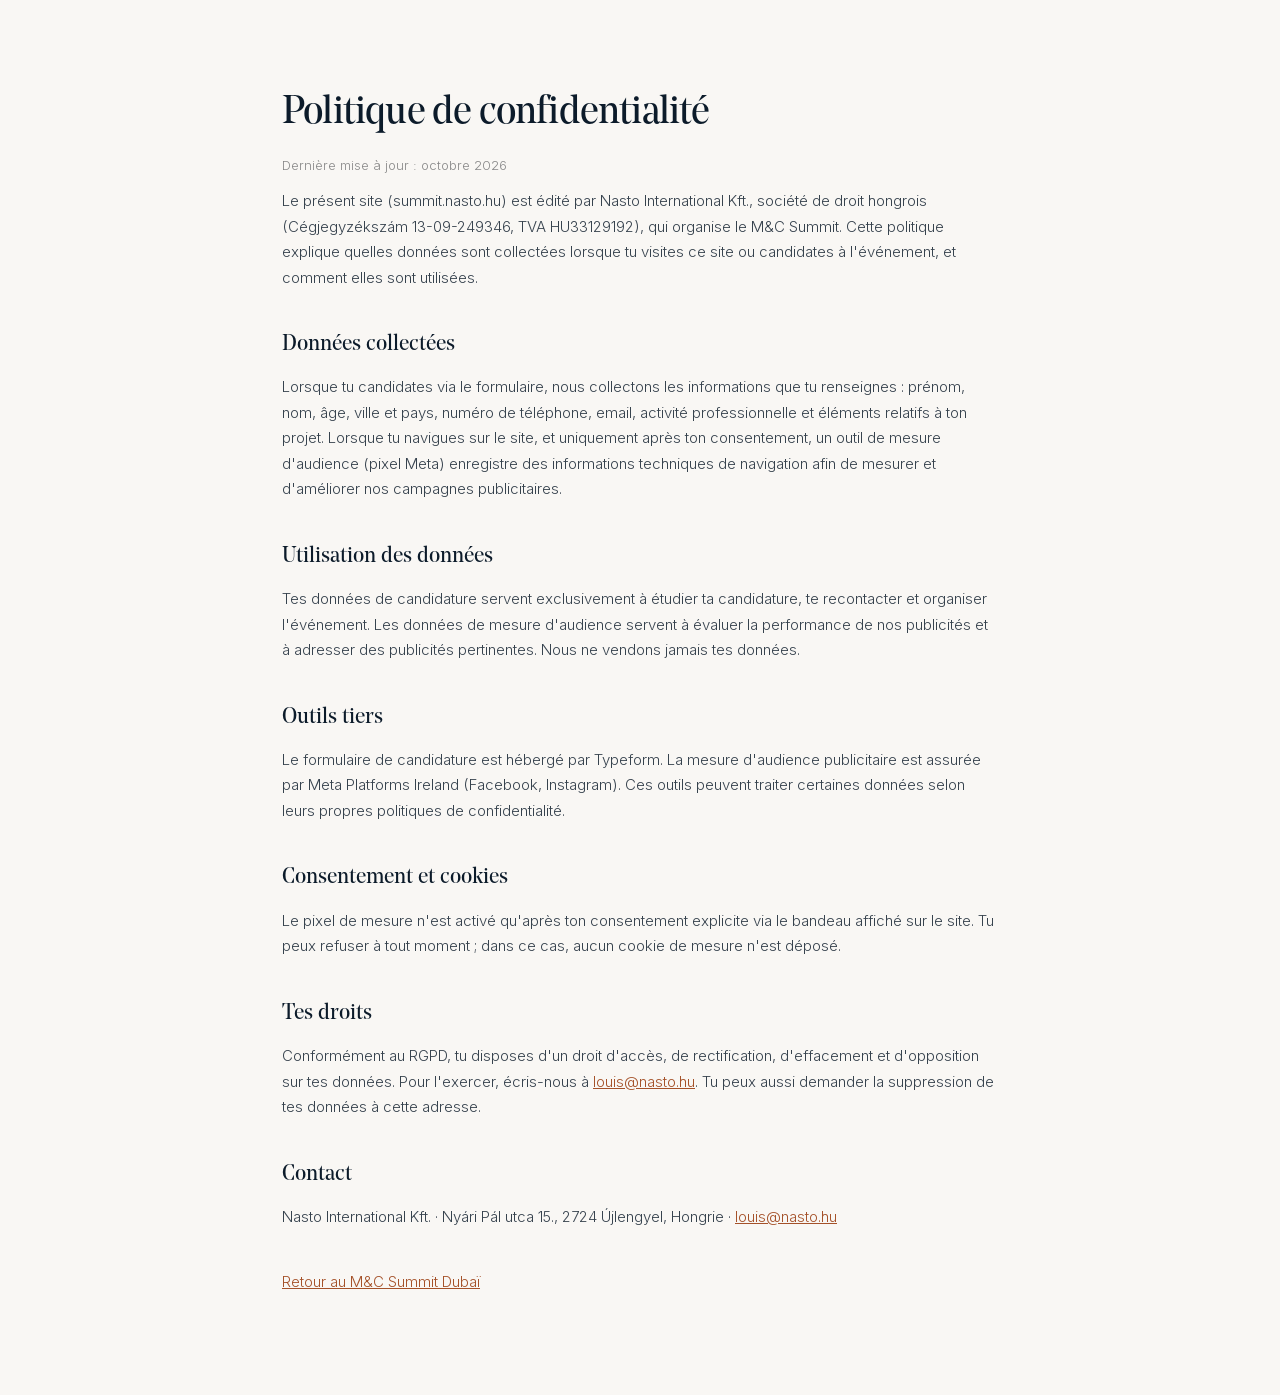
==== privacy/index.html @ df4433bd "Ajout page politique de confidentialite (requise pour passer l'app Meta en Live) Co-Authored-By: Cla" ====
<!DOCTYPE html>
<html lang="fr">
<head>
<meta charset="utf-8">
<meta name="viewport" content="width=device-width, initial-scale=1">
<title>Politique de confidentialité · Nasto International Kft</title>
<meta name="robots" content="noindex">
<link rel="stylesheet" href="/assets/styles.css?v=8">
<style>
@font-face{font-family:'Noe Display';src:url('/fonts/NoeDisplay-Regular.woff2') format('woff2');font-weight:400;font-style:normal;font-display:swap}
@font-face{font-family:'Inter';src:url('/assets/fonts/inter-latin.woff2') format('woff2');font-weight:100 900;font-style:normal;font-display:swap}
body{background:var(--stone)}
.legal{max-width:760px;margin:0 auto;padding:80px 22px 100px}
.legal h1{font-family:'Noe Display',Georgia,serif;font-weight:400;font-size:clamp(28px,5vw,40px);letter-spacing:-.02em}
.legal h2{font-family:'Noe Display',Georgia,serif;font-weight:400;font-size:22px;margin-top:36px}
.legal p,.legal li{font-size:15px;color:rgba(12,27,42,.82);font-weight:300;line-height:1.7;margin-top:12px}
.legal a{color:var(--orange)}
.legal .maj{font-size:13px;color:var(--mute);margin-top:8px}
</style>
</head>
<body>
<div class="legal">
<h1>Politique de confidentialité</h1>
<p class="maj">Dernière mise à jour : octobre 2026</p>

<p>Le présent site (summit.nasto.hu) est édité par Nasto International Kft., société de droit hongrois (Cégjegyzékszám 13-09-249346, TVA HU33129192), qui organise le M&amp;C Summit. Cette politique explique quelles données sont collectées lorsque tu visites ce site ou candidates à l'événement, et comment elles sont utilisées.</p>

<h2>Données collectées</h2>
<p>Lorsque tu candidates via le formulaire, nous collectons les informations que tu renseignes : prénom, nom, âge, ville et pays, numéro de téléphone, email, activité professionnelle et éléments relatifs à ton projet. Lorsque tu navigues sur le site, et uniquement après ton consentement, un outil de mesure d'audience (pixel Meta) enregistre des informations techniques de navigation afin de mesurer et d'améliorer nos campagnes publicitaires.</p>

<h2>Utilisation des données</h2>
<p>Tes données de candidature servent exclusivement à étudier ta candidature, te recontacter et organiser l'événement. Les données de mesure d'audience servent à évaluer la performance de nos publicités et à adresser des publicités pertinentes. Nous ne vendons jamais tes données.</p>

<h2>Outils tiers</h2>
<p>Le formulaire de candidature est hébergé par Typeform. La mesure d'audience publicitaire est assurée par Meta Platforms Ireland (Facebook, Instagram). Ces outils peuvent traiter certaines données selon leurs propres politiques de confidentialité.</p>

<h2>Consentement et cookies</h2>
<p>Le pixel de mesure n'est activé qu'après ton consentement explicite via le bandeau affiché sur le site. Tu peux refuser à tout moment ; dans ce cas, aucun cookie de mesure n'est déposé.</p>

<h2>Tes droits</h2>
<p>Conformément au RGPD, tu disposes d'un droit d'accès, de rectification, d'effacement et d'opposition sur tes données. Pour l'exercer, écris-nous à <a href="mailto:louis@nasto.hu">louis@nasto.hu</a>. Tu peux aussi demander la suppression de tes données à cette adresse.</p>

<h2>Contact</h2>
<p>Nasto International Kft. · Nyári Pál utca 15., 2724 Újlengyel, Hongrie · <a href="mailto:louis@nasto.hu">louis@nasto.hu</a></p>

<p style="margin-top:40px"><a href="/dubai/">Retour au M&amp;C Summit Dubaï</a></p>
</div>
</body>
</html>
---- assets/styles.css ----
/* M&C Summit Dubaï - charte M&C, version minimaliste premium */
:root{
  --navy:#0C1B2A;
  --orange:#A5522A;
  --white:#FFFFFF;
  --stone:#F9F7F4;
  --line:#E5E2DD;
  --ink:#0D0D0D;
  --mute:#888888;
}
*{margin:0;padding:0;box-sizing:border-box}
html{scroll-behavior:smooth}
body{font-family:'Inter',system-ui,-apple-system,sans-serif;color:var(--navy);background:var(--white);line-height:1.65;font-size:16px;-webkit-font-smoothing:antialiased}
img{max-width:100%;display:block}
a{color:inherit}
em{font-style:italic}

.wrap{max-width:1040px;margin:0 auto;padding:0 22px}
@media(min-width:768px){.wrap{padding:0 32px}}

.eyebrow{font-size:11px;font-weight:600;letter-spacing:.28em;text-transform:uppercase;color:var(--mute)}
h2.title{font-family:'Noe Display',Georgia,serif;font-weight:400;font-size:clamp(27px,4.6vw,42px);line-height:1.12;letter-spacing:-.02em;margin-top:16px}
.lead{margin-top:18px;max-width:620px;font-size:clamp(15px,2vw,17px);color:rgba(12,27,42,.72);font-weight:300}
.on-dark .lead,.lead.on-dark{color:rgba(255,255,255,.7)}

section{padding:72px 0}
@media(min-width:768px){section{padding:110px 0}}

/* ---------- Header ---------- */
.topbar{position:fixed;top:0;left:0;right:0;z-index:60;height:58px;background:rgba(12,27,42,.9);backdrop-filter:blur(10px);display:flex;align-items:center}
.topbar .wrap{width:100%;display:flex;align-items:center;justify-content:space-between}
.brand{display:flex;align-items:baseline;gap:10px;color:#fff;text-decoration:none}
.brand .mc{font-family:'Noe Display',Georgia,serif;font-size:21px}
.brand .sub{font-size:9.5px;font-weight:600;letter-spacing:.28em;text-transform:uppercase;color:rgba(255,255,255,.5)}
.topbar .cta-mini{font-size:13px;font-weight:500;color:#fff;border:1px solid rgba(255,255,255,.35);padding:8px 18px;border-radius:999px;text-decoration:none;white-space:nowrap;transition:background .2s}
.topbar .cta-mini:hover{background:rgba(255,255,255,.1)}

/* ---------- Boutons ---------- */
.btn{display:inline-block;background:var(--orange);color:#fff;font-weight:500;font-size:15.5px;padding:17px 36px;border-radius:999px;text-decoration:none;letter-spacing:.01em;text-align:center;transition:opacity .2s}
.btn:hover{opacity:.92}
.btn-ghost{display:inline-block;color:#fff;font-weight:400;font-size:15px;padding:16px 30px;border-radius:999px;border:1px solid rgba(255,255,255,.3);text-decoration:none}
.btn-white{display:inline-block;background:#fff;color:var(--navy);font-weight:600;font-size:15.5px;padding:17px 36px;border-radius:999px;text-decoration:none;letter-spacing:.01em;text-align:center;transition:opacity .2s}
.btn-white:hover{opacity:.9}

/* ---------- Hero ---------- */
.hero{position:relative;min-height:94svh;display:flex;align-items:flex-end;background:var(--navy);padding:0}
.hero-bg{position:absolute;inset:0;overflow:hidden}
.hero-bg img{width:100%;height:100%;object-fit:cover;object-position:center 55%}
.hero-bg::after{content:"";position:absolute;inset:0;background:linear-gradient(180deg,rgba(12,27,42,.5) 0%,rgba(12,27,42,.22) 42%,rgba(12,27,42,.92) 100%)}
.hero-inner{position:relative;z-index:2;width:100%;padding:150px 0 56px;color:#fff}
.hero h1{font-family:'Noe Display',Georgia,serif;font-weight:400;font-size:clamp(36px,6.8vw,66px);line-height:1.06;letter-spacing:-.03em;max-width:740px}
.hero .lead{color:rgba(255,255,255,.78);max-width:540px}
.hero .eyebrow{color:rgba(255,255,255,.65)}
.hero-ctas{margin-top:32px;display:flex;flex-wrap:wrap;gap:14px;align-items:center}
.hero-meta{margin-top:34px;display:flex;flex-wrap:wrap;gap:8px 26px}
.hero-meta span{font-size:13px;font-weight:400;color:rgba(255,255,255,.75);letter-spacing:.02em}

/* ---------- VSL ---------- */
.vsl{background:var(--navy);color:#fff}
.vsl-frame{margin-top:36px;position:relative;border-radius:10px;overflow:hidden;aspect-ratio:16/9;background:#09141f}
.vsl-frame iframe{position:absolute;inset:0;width:100%;height:100%;border:0}

/* ---------- Histoire ---------- */
.story{background:var(--white)}
.story-grid{display:grid;gap:40px;margin-top:44px}
@media(min-width:900px){.story-grid{grid-template-columns:1.1fr .9fr;align-items:start;gap:72px}}
.story-text p{margin-top:18px;color:rgba(12,27,42,.78);font-weight:300}
.story-text p strong{color:var(--navy);font-weight:600}
.story-img{border-radius:10px;overflow:hidden}
.story-img img{width:100%;height:100%;object-fit:cover}
.pull{margin-top:30px;padding-left:22px;border-left:2px solid var(--navy);font-family:'Noe Display',Georgia,serif;font-size:clamp(19px,2.5vw,23px);line-height:1.4;color:var(--navy)}

/* ---------- Stats ---------- */
.stats{background:var(--navy);color:#fff;padding:56px 0}
.stats-grid{display:grid;grid-template-columns:repeat(2,1fr);gap:36px;text-align:center}
@media(min-width:768px){.stats-grid{grid-template-columns:repeat(4,1fr)}}
.stat-num{font-family:'Noe Display',Georgia,serif;font-size:clamp(30px,4.5vw,44px);color:#fff}
.stat-label{margin-top:8px;font-size:12.5px;color:rgba(255,255,255,.55);letter-spacing:.02em}

/* ---------- Boutons centres sous sections ---------- */
.section-cta{margin-top:40px;text-align:center}

/* ---------- Programme (carrousel) ---------- */
.programme{background:var(--stone);overflow:hidden}
.carousel{margin-top:44px;position:relative}
.ptrack{display:flex;gap:18px;overflow-x:auto;scroll-snap-type:x mandatory;-webkit-overflow-scrolling:touch;padding:4px 0 10px;scrollbar-width:none;scroll-padding-left:0}
.ptrack::-webkit-scrollbar{display:none}
.pcard{flex:0 0 85%;scroll-snap-align:start;background:var(--white);border:1px solid var(--line);border-radius:16px;padding:28px}
@media(min-width:720px){.pcard{flex:0 0 46%}}
@media(min-width:1040px){.pcard{flex:0 0 31.5%}}
.pcard .d-tag{font-size:11px;font-weight:600;letter-spacing:.22em;text-transform:uppercase;color:var(--orange)}
.pcard h3{margin-top:12px;font-family:'Noe Display',Georgia,serif;font-weight:400;font-size:21px}
.pcard ul{margin-top:16px;list-style:none}
.pcard li{position:relative;padding-left:20px;margin-top:11px;font-size:14.5px;color:rgba(12,27,42,.78);font-weight:300;line-height:1.5}
.pcard li::before{content:"";position:absolute;left:0;top:10px;width:6px;height:6px;border-radius:50%;background:var(--orange)}
.pcard li em{color:var(--mute);font-style:normal}
.carousel-foot{margin-top:22px;display:flex;align-items:center;justify-content:space-between;gap:16px}
.swipe-hint{font-size:12.5px;letter-spacing:.14em;text-transform:uppercase;color:var(--mute)}
.carousel-nav{display:flex;gap:10px}
.carousel-nav button{width:44px;height:44px;border-radius:50%;border:1px solid var(--line);background:var(--white);color:var(--navy);font-size:18px;cursor:pointer;display:flex;align-items:center;justify-content:center;transition:background .15s}
.carousel-nav button:hover{background:var(--stone)}
.prog-note{margin-top:28px;font-size:13.5px;color:var(--mute)}

/* ---------- Intervenants (bande pleine largeur navy) ---------- */
.guests{background:var(--navy);color:#fff}
.mystere{display:grid;gap:24px}
@media(min-width:900px){.mystere{grid-template-columns:1fr auto;align-items:center;gap:48px}}
.mystere h3{font-family:'Noe Display',Georgia,serif;font-weight:400;font-size:clamp(24px,3.4vw,34px);line-height:1.15;letter-spacing:-.01em}
.mystere p{margin-top:14px;color:rgba(255,255,255,.72);font-size:15.5px;max-width:620px;font-weight:300}

/* ---------- Pour qui ---------- */
.fit{background:var(--stone)}
.fit-single{margin-top:44px;max-width:720px}
.fit-single ul{list-style:none;margin-top:8px}
.fit-single li{position:relative;padding-left:30px;margin-top:16px;font-size:16px;color:rgba(12,27,42,.82);font-weight:300;line-height:1.5}
.fit-single li::before{content:"✕";position:absolute;left:0;top:1px;color:var(--orange);font-weight:600}
.fit-flip{margin-top:30px;max-width:720px;font-family:'Noe Display',Georgia,serif;font-size:clamp(19px,2.6vw,24px);line-height:1.35;color:var(--navy)}
.fit-flip em{color:var(--orange);font-style:normal}
.fit-note{margin-top:26px;font-size:13.5px;color:var(--mute);max-width:620px}

/* ---------- Candidature ---------- */
.apply{background:var(--white)}
.apply-grid{margin-top:48px;display:grid;gap:40px}
@media(min-width:900px){.apply-grid{grid-template-columns:1fr 1fr;gap:72px}}
.steps{list-style:none;counter-reset:s}
.steps li{counter-increment:s;position:relative;padding-left:48px;margin-top:26px}
.steps li:first-child{margin-top:0}
.steps li::before{content:"0" counter(s);position:absolute;left:0;top:2px;font-family:'Noe Display',Georgia,serif;font-size:17px;color:var(--mute)}
.steps h4{font-size:16px;font-weight:600}
.steps p{margin-top:5px;font-size:14.5px;color:rgba(12,27,42,.68);font-weight:300}
.apply-facts dl{display:grid;gap:0;border-top:1px solid var(--line)}
.apply-facts div{display:grid;grid-template-columns:150px 1fr;gap:16px;padding:14px 0;border-bottom:1px solid var(--line)}
.apply-facts dt{font-size:11px;font-weight:600;letter-spacing:.18em;text-transform:uppercase;color:var(--mute);padding-top:3px}
.apply-facts dd{font-size:15px;color:var(--navy)}
#formulaire{scroll-margin-top:76px}
.tf-slot{margin-top:48px;border:1px solid var(--line);border-radius:12px;overflow:hidden;background:var(--white)}
#tf-container{width:100%;height:600px}
#tf-container .tf-v1-widget,#tf-container iframe{width:100%!important;height:100%!important;border:0!important}
.tf-fallback{padding:56px 28px;text-align:center;color:var(--mute);font-size:15px}
.tf-fallback a{color:var(--navy);font-weight:600}

/* ---------- FAQ ---------- */
.faq{background:var(--stone)}
.faq-list{margin-top:40px;max-width:760px;border-top:1px solid var(--line)}
.faq-item{border-bottom:1px solid var(--line)}
.faq-item summary{cursor:pointer;list-style:none;display:flex;justify-content:space-between;align-items:center;gap:16px;padding:20px 0;font-weight:500;font-size:15.5px}
.faq-item summary::-webkit-details-marker{display:none}
.faq-item summary::after{content:"+";font-size:20px;color:var(--mute);flex-shrink:0;transition:transform .2s;font-weight:300}
.faq-item[open] summary::after{transform:rotate(45deg)}
.faq-item .a{padding:0 0 22px;font-size:14.5px;color:rgba(12,27,42,.7);max-width:660px;font-weight:300}

/* ---------- CTA final ---------- */
.final{background:var(--navy);color:#fff;text-align:center}
.final h2{font-family:'Noe Display',Georgia,serif;font-weight:400;font-size:clamp(28px,5vw,46px);letter-spacing:-.02em}
.final p{margin:18px auto 0;max-width:480px;color:rgba(255,255,255,.65);font-weight:300}
.final .btn{margin-top:34px}

/* ---------- Footer ---------- */
footer{background:#09141f;color:rgba(255,255,255,.45);padding:44px 0;font-size:12px;line-height:1.9}
footer .foot-brand{font-family:'Noe Display',Georgia,serif;font-size:18px;color:#fff}
footer a{color:rgba(255,255,255,.6)}

/* ---------- Page merci ---------- */
.merci{min-height:100svh;display:flex;align-items:center;background:var(--navy);color:#fff;text-align:center;padding:40px 0}
.merci h1{font-family:'Noe Display',Georgia,serif;font-weight:400;font-size:clamp(30px,6vw,52px);letter-spacing:-.02em}
.merci p{margin:20px auto 0;max-width:520px;color:rgba(255,255,255,.72);font-weight:300}
.merci .btn{margin-top:36px}

/* ---------- Bandeau cookies ---------- */
.cookie{position:fixed;bottom:16px;left:16px;right:16px;z-index:80;background:var(--navy);color:#fff;border-radius:12px;padding:18px 20px;box-shadow:0 20px 50px rgba(0,0,0,.4);display:none;gap:14px;flex-wrap:wrap;align-items:center;justify-content:space-between;font-size:13px}
@media(min-width:700px){.cookie{left:auto;max-width:460px}}
.cookie.show{display:flex}
.cookie p{color:rgba(255,255,255,.75);max-width:100%;font-weight:300}
.cookie .c-actions{display:flex;gap:10px}
.cookie button{cursor:pointer;border:0;border-radius:999px;padding:10px 18px;font-size:13px;font-weight:500}
.cookie .c-ok{background:#fff;color:var(--navy)}
.cookie .c-no{background:transparent;color:rgba(255,255,255,.65);border:1px solid rgba(255,255,255,.25)}
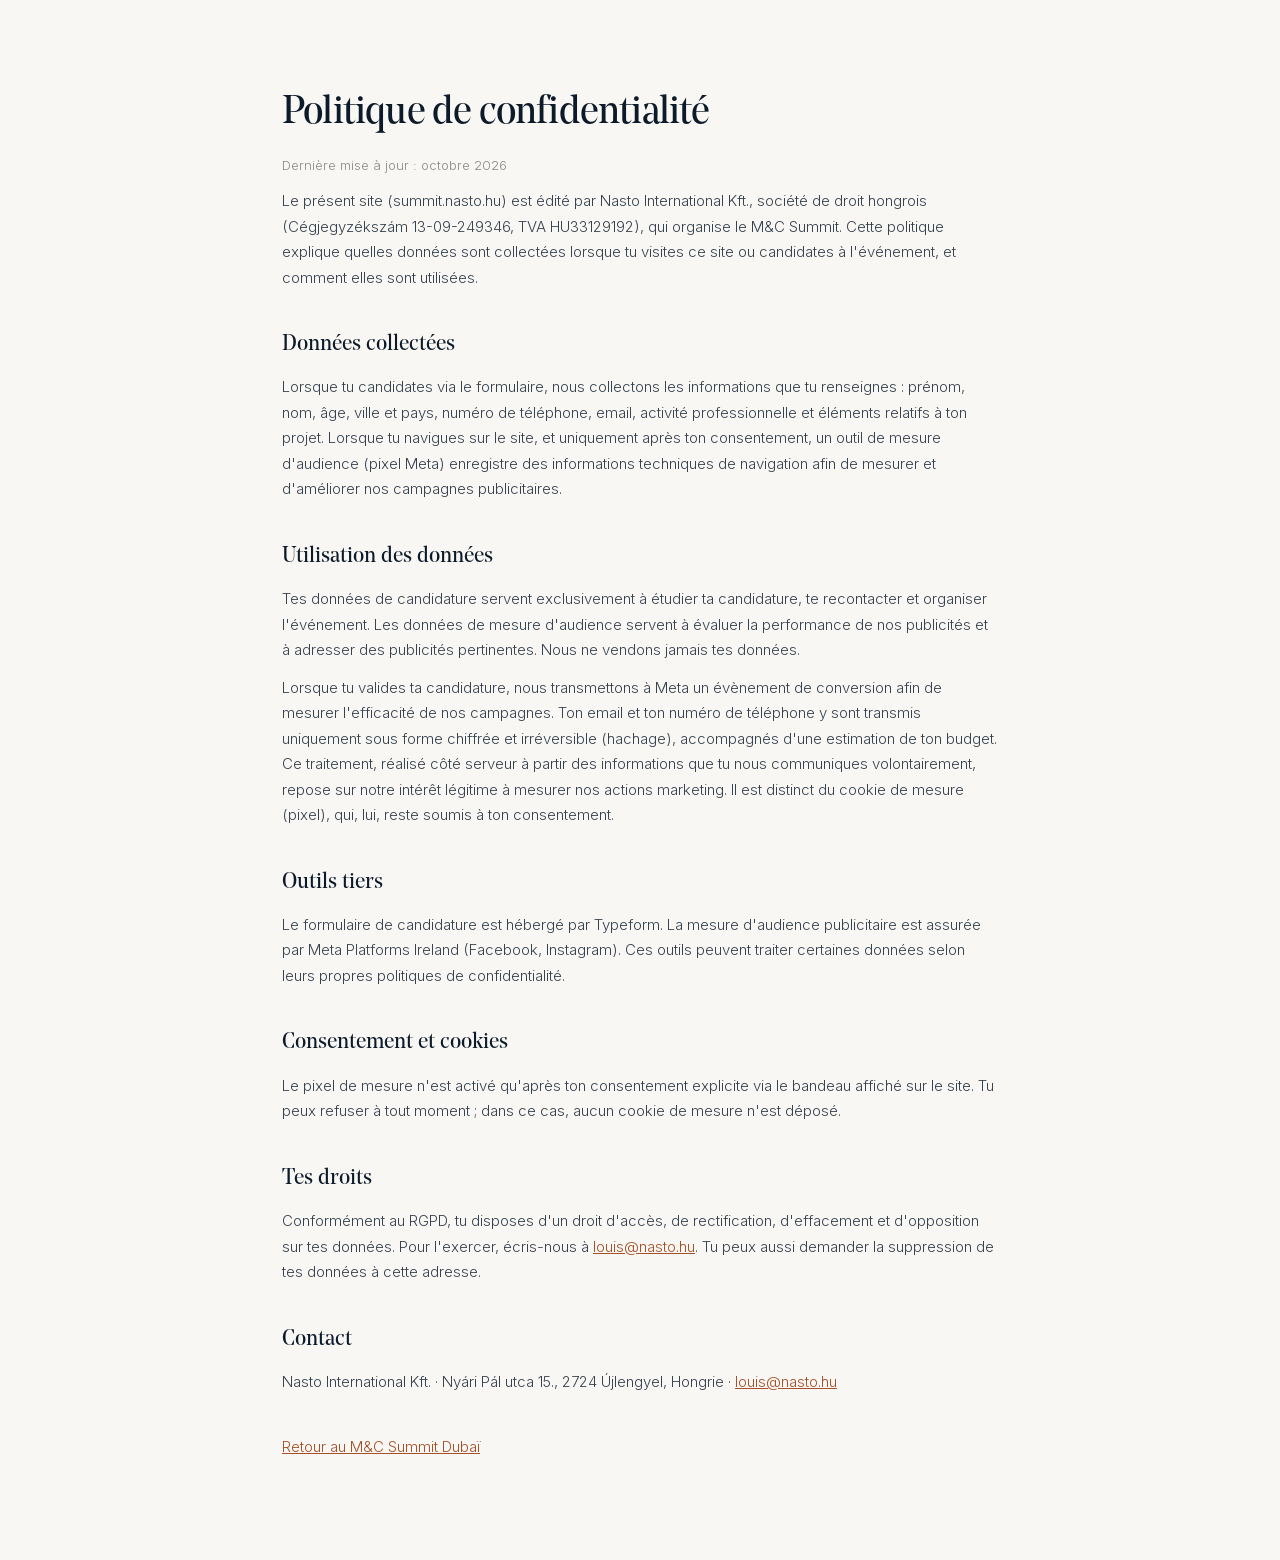
==== commit ed48a74d: "Conversion server-side (API Conversions Meta) via webhook Typeform Le Lead part desormais en server-" ====
--- a/privacy/index.html
+++ b/privacy/index.html
@@ -30,6 +30,7 @@
 
 <h2>Utilisation des données</h2>
 <p>Tes données de candidature servent exclusivement à étudier ta candidature, te recontacter et organiser l'événement. Les données de mesure d'audience servent à évaluer la performance de nos publicités et à adresser des publicités pertinentes. Nous ne vendons jamais tes données.</p>
+<p>Lorsque tu valides ta candidature, nous transmettons à Meta un évènement de conversion afin de mesurer l'efficacité de nos campagnes. Ton email et ton numéro de téléphone y sont transmis uniquement sous forme chiffrée et irréversible (hachage), accompagnés d'une estimation de ton budget. Ce traitement, réalisé côté serveur à partir des informations que tu nous communiques volontairement, repose sur notre intérêt légitime à mesurer nos actions marketing. Il est distinct du cookie de mesure (pixel), qui, lui, reste soumis à ton consentement.</p>
 
 <h2>Outils tiers</h2>
 <p>Le formulaire de candidature est hébergé par Typeform. La mesure d'audience publicitaire est assurée par Meta Platforms Ireland (Facebook, Instagram). Ces outils peuvent traiter certaines données selon leurs propres politiques de confidentialité.</p>
